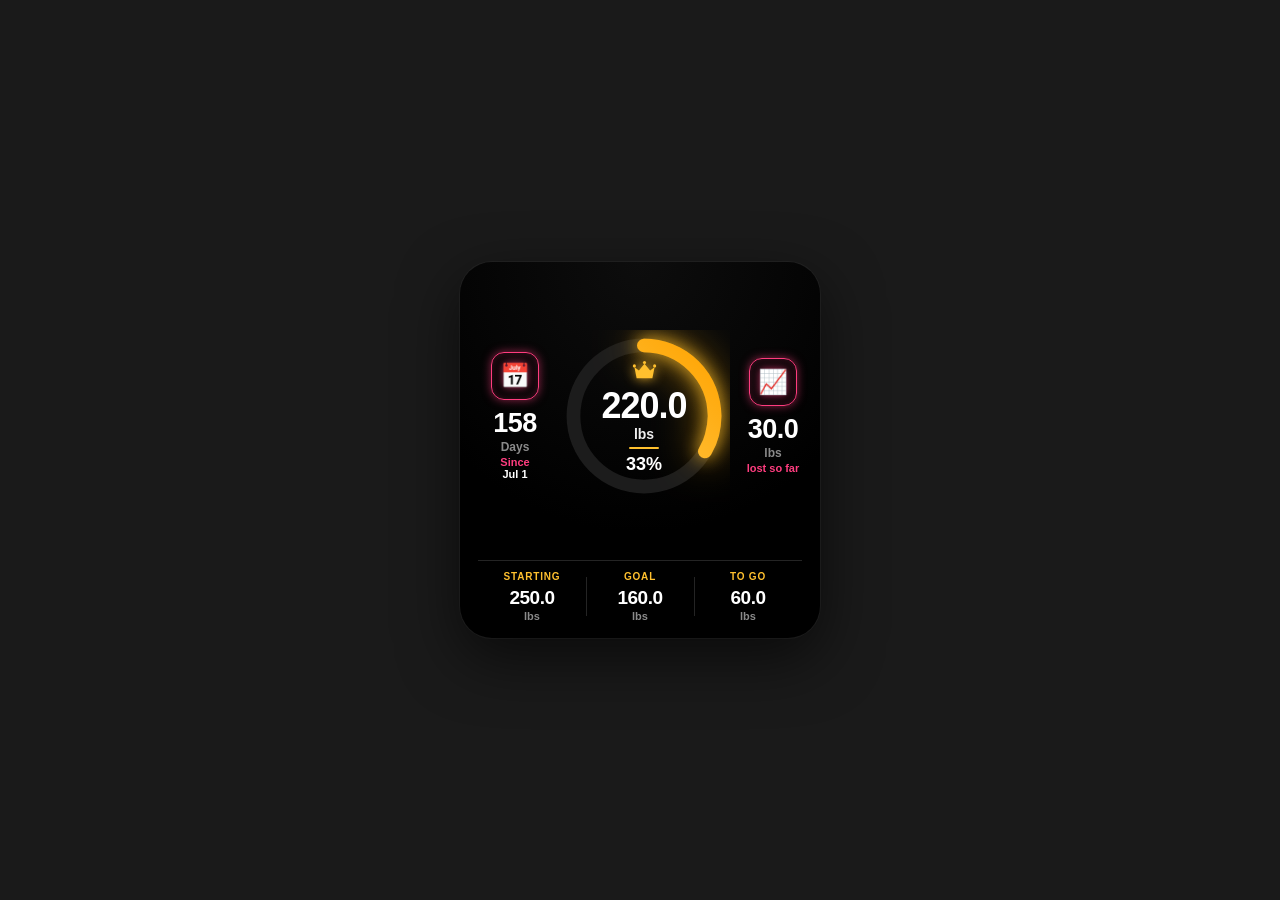
==== index (1).html @ 4edbe7d7 "Add files via upload" ====
<!DOCTYPE html>
<html lang="en">
<head>
<meta charset="UTF-8" />
<meta name="viewport" content="width=device-width, initial-scale=1.0" />
<title>Weight Tracker Widget</title>
<style>
  :root {
    --gold: #ffc02e;
    --gold-deep: #f5a623;
    --pink: #ff3d7f;
    --bg: #0a0a0a;
    --card: #000000;
    --gray: #8a8a8a;
  }

  * { box-sizing: border-box; }

  html, body {
    margin: 0;
    padding: 0;
    height: 100%;
    background: #1a1a1a;
    display: flex;
    align-items: center;
    justify-content: center;
    font-family: -apple-system, BlinkMacSystemFont, "Segoe UI", Roboto, Helvetica, Arial, sans-serif;
  }

  .card {
    width: 360px;
    height: 376px;
    background: radial-gradient(120% 120% at 50% 0%, #0d0d0d 0%, #000 60%);
    border-radius: 32px;
    padding: 22px 18px 16px;
    box-shadow: 0 0 0 1px rgba(255,255,255,0.04), 0 20px 60px rgba(0,0,0,0.6);
    color: #fff;
    display: flex;
    flex-direction: column;
  }

  .top-row {
    flex: 1;
    display: flex;
    align-items: center;
    justify-content: space-between;
    gap: 6px;
    min-height: 0;
  }

  .side {
    flex: 0 0 74px;
    text-align: center;
  }

  .side .icon-wrap {
    width: 48px;
    height: 48px;
    margin: 0 auto 10px;
    border-radius: 13px;
    border: 1.5px solid var(--pink);
    display: flex;
    align-items: center;
    justify-content: center;
    box-shadow: 0 0 10px rgba(255, 61, 127, 0.55), inset 0 0 8px rgba(255, 61, 127, 0.25);
  }

  .side .icon-wrap .emoji {
    font-size: 24px;
    line-height: 1;
    filter: drop-shadow(0 0 4px rgba(255, 61, 127, 0.7));
  }

  .side .big {
    font-size: 27px;
    font-weight: 800;
    line-height: 1;
    margin-bottom: 3px;
    letter-spacing: -0.5px;
  }

  .side .unit {
    font-size: 12px;
    color: var(--gray);
    font-weight: 600;
    margin-bottom: 2px;
  }

  .side .accent {
    font-size: 11px;
    color: var(--pink);
    font-weight: 600;
  }

  .side .plain {
    font-size: 11px;
    color: #fff;
    font-weight: 600;
  }

  .ring-col {
    flex: 1;
    display: flex;
    justify-content: center;
  }

  .ring-wrap {
    position: relative;
    width: 172px;
    height: 172px;
    flex: 0 0 auto;
  }

  .ring-wrap > svg {
    transform: rotate(-90deg);
    width: 100%;
    height: 100%;
    display: block;
  }

  .ring-track {
    fill: none;
    stroke: #1c1c1c;
    stroke-width: 16;
  }

  .ring-progress {
    fill: none;
    stroke: url(#goldGradient);
    stroke-width: 16;
    stroke-linecap: round;
    filter: drop-shadow(0 0 10px rgba(255, 192, 46, 0.9)) drop-shadow(0 0 22px rgba(255, 176, 0, 0.55));
    transition: stroke-dasharray 0.8s ease;
  }

  .ring-center {
    position: absolute;
    inset: 0;
    display: flex;
    flex-direction: column;
    align-items: center;
    justify-content: center;
    text-align: center;
  }

  .crown {
    width: 27px;
    height: 27px;
    margin-bottom: 3px;
    filter: drop-shadow(0 0 6px rgba(255, 192, 46, 0.9));
  }

  .ring-center .weight {
    font-size: 36px;
    font-weight: 800;
    line-height: 1;
    letter-spacing: -1px;
  }

  .ring-center .lbs {
    font-size: 14px;
    color: #eee;
    font-weight: 600;
    margin-top: 2px;
  }

  .ring-center .divider {
    width: 30px;
    height: 2px;
    background: var(--gold);
    margin: 5px 0;
    border-radius: 2px;
  }

  .ring-center .pct {
    font-size: 18px;
    font-weight: 700;
    color: #fff;
  }

  .hr {
    height: 1px;
    background: rgba(255,255,255,0.14);
    margin: 12px 0 10px;
    border: none;
    flex: 0 0 auto;
  }

  .bottom-row {
    display: flex;
    justify-content: space-between;
    flex: 0 0 auto;
  }

  .stat {
    flex: 1;
    text-align: center;
    position: relative;
  }

  .stat + .stat::before {
    content: "";
    position: absolute;
    left: 0;
    top: 6px;
    bottom: 6px;
    width: 1px;
    background: rgba(255,255,255,0.14);
  }

  .stat .label {
    font-size: 10px;
    font-weight: 700;
    letter-spacing: 0.8px;
    color: var(--gold);
    text-transform: uppercase;
    margin-bottom: 5px;
  }

  .stat .value {
    font-size: 19px;
    font-weight: 800;
    letter-spacing: -0.5px;
  }

  .stat .unit {
    font-size: 11px;
    color: var(--gray);
    font-weight: 600;
    margin-top: 1px;
  }
</style>
</head>
<body>

<div class="card" id="card">

  <div class="top-row">
    <div class="side">
      <div class="icon-wrap">
        <span class="emoji">📅</span>
      </div>
      <div class="big" id="daysCount">20</div>
      <div class="unit">Days</div>
      <div class="accent">Since</div>
      <div class="plain" id="sinceDate">Jul 1</div>
    </div>

    <div class="ring-col">
      <div class="ring-wrap">
        <svg viewBox="0 0 200 200" width="200" height="200">
          <defs>
            <linearGradient id="goldGradient" x1="0%" y1="0%" x2="100%" y2="100%">
              <stop offset="0%" stop-color="#ffd25c"></stop>
              <stop offset="100%" stop-color="#ffa300"></stop>
            </linearGradient>
          </defs>
          <circle class="ring-track" cx="100" cy="100" r="82"></circle>
          <circle class="ring-progress" id="ringProgress" cx="100" cy="100" r="82"
            stroke-dasharray="515.2" stroke-dashoffset="257.6"></circle>
        </svg>
        <div class="ring-center">
          <svg class="crown" viewBox="0 0 24 24" fill="var(--gold)">
            <path d="M3 8l4 3 5-6 5 6 4-3-2 10H5L3 8z"></path>
            <circle cx="3" cy="7" r="1.4"></circle>
            <circle cx="12" cy="4" r="1.4"></circle>
            <circle cx="21" cy="7" r="1.4"></circle>
          </svg>
          <div class="weight"><span id="currentWeight">220.0</span></div>
          <div class="lbs">lbs</div>
          <div class="divider"></div>
          <div class="pct" id="pctLabel">50%</div>
        </div>
      </div>
    </div>

    <div class="side">
      <div class="icon-wrap">
        <span class="emoji">📈</span>
      </div>
      <div class="big" id="lostAmount">30.0</div>
      <div class="unit">lbs</div>
      <div class="accent">lost so far</div>
    </div>
  </div>

  <hr class="hr" />

  <div class="bottom-row">
    <div class="stat">
      <div class="label">Starting</div>
      <div class="value" id="startingWeight">250.0</div>
      <div class="unit">lbs</div>
    </div>
    <div class="stat">
      <div class="label">Goal</div>
      <div class="value" id="goalWeight">160.0</div>
      <div class="unit">lbs</div>
    </div>
    <div class="stat">
      <div class="label">To Go</div>
      <div class="value" id="toGoWeight">45.0</div>
      <div class="unit">lbs</div>
    </div>
  </div>

</div>

<script>
  // ---- Configure your tracker here ----
  const config = {
    startDate: "2026-07-01", // "Since" date, ISO format
    startingWeight: 250.0,
    currentWeight: 220.0,
    goalWeight: 160.0,
  };
  // --------------------------------------

  function formatDate(iso) {
    const d = new Date(iso + "T00:00:00");
    return d.toLocaleDateString("en-US", { month: "short", day: "numeric" });
  }

  function daysSince(iso) {
    const start = new Date(iso + "T00:00:00");
    const now = new Date();
    const startUTC = Date.UTC(start.getFullYear(), start.getMonth(), start.getDate());
    const nowUTC = Date.UTC(now.getFullYear(), now.getMonth(), now.getDate());
    return Math.max(0, Math.round((nowUTC - startUTC) / 86400000));
  }

  function render(cfg) {
    const totalToLose = cfg.startingWeight - cfg.goalWeight;
    const lostSoFar = cfg.startingWeight - cfg.currentWeight;
    const toGo = cfg.currentWeight - cfg.goalWeight;
    const pct = totalToLose > 0 ? Math.min(100, Math.max(0, (lostSoFar / totalToLose) * 100)) : 0;

    document.getElementById("daysCount").textContent = daysSince(cfg.startDate);
    document.getElementById("sinceDate").textContent = formatDate(cfg.startDate);
    document.getElementById("currentWeight").textContent = cfg.currentWeight.toFixed(1);
    document.getElementById("pctLabel").textContent = Math.round(pct) + "%";
    document.getElementById("lostAmount").textContent = lostSoFar.toFixed(1);
    document.getElementById("startingWeight").textContent = cfg.startingWeight.toFixed(1);
    document.getElementById("goalWeight").textContent = cfg.goalWeight.toFixed(1);
    document.getElementById("toGoWeight").textContent = toGo.toFixed(1);

    const r = 82;
    const circumference = 2 * Math.PI * r;
    const offset = circumference * (1 - pct / 100);
    const ring = document.getElementById("ringProgress");
    ring.setAttribute("stroke-dasharray", circumference.toFixed(2));
    ring.setAttribute("stroke-dashoffset", offset.toFixed(2));
  }

  render(config);
</script>

</body>
</html>
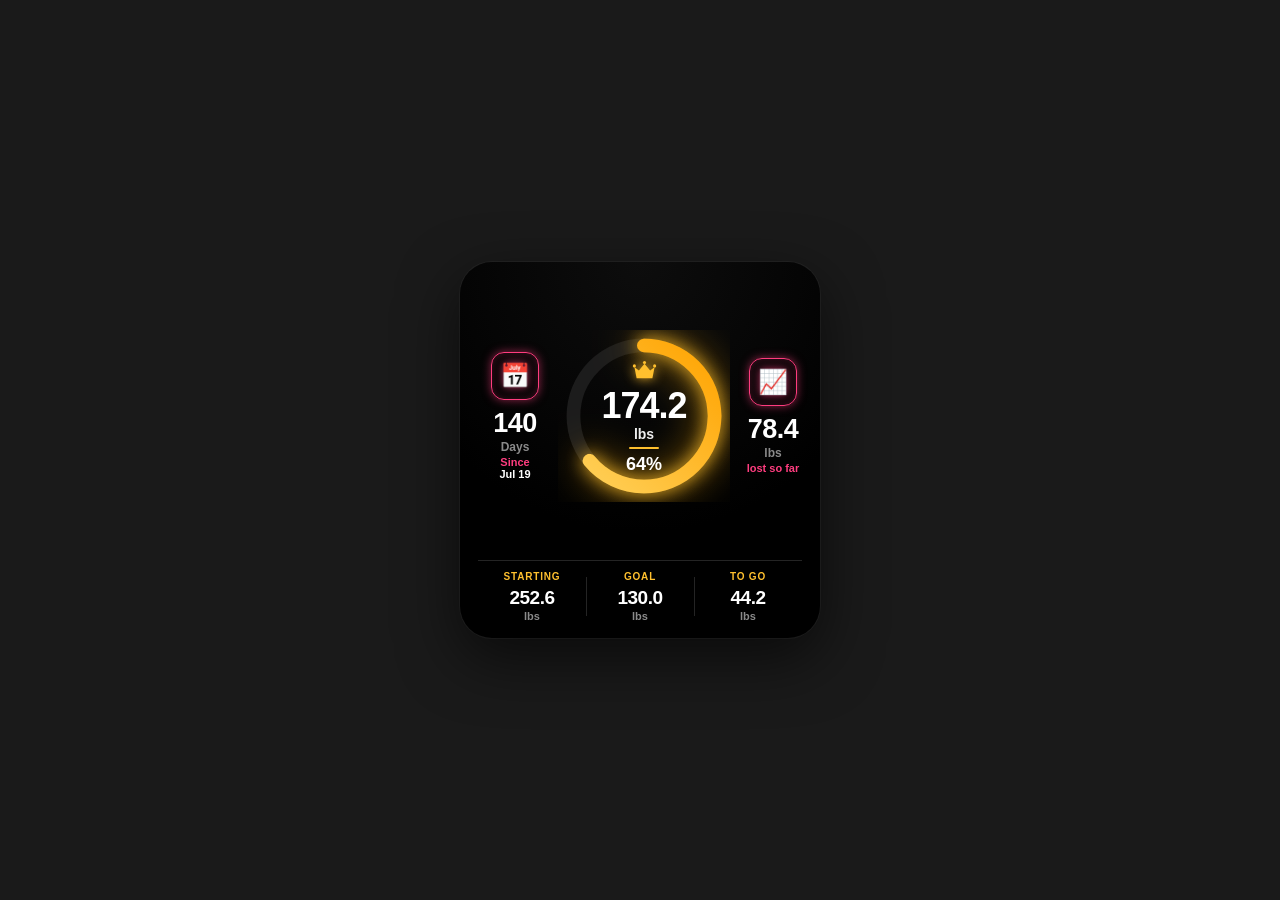
==== commit c18322b0: "Update index (1).html" ====
--- a/index (1).html
+++ b/index (1).html
@@ -309,10 +309,10 @@
 <script>
   // ---- Configure your tracker here ----
   const config = {
-    startDate: "2026-07-01", // "Since" date, ISO format
-    startingWeight: 250.0,
-    currentWeight: 220.0,
-    goalWeight: 160.0,
+    startDate: "2026-07-19", // "Since" date, ISO format
+    startingWeight: 252.6,
+    currentWeight: 174.2,
+    goalWeight: 130.0,
   };
   // --------------------------------------
 
